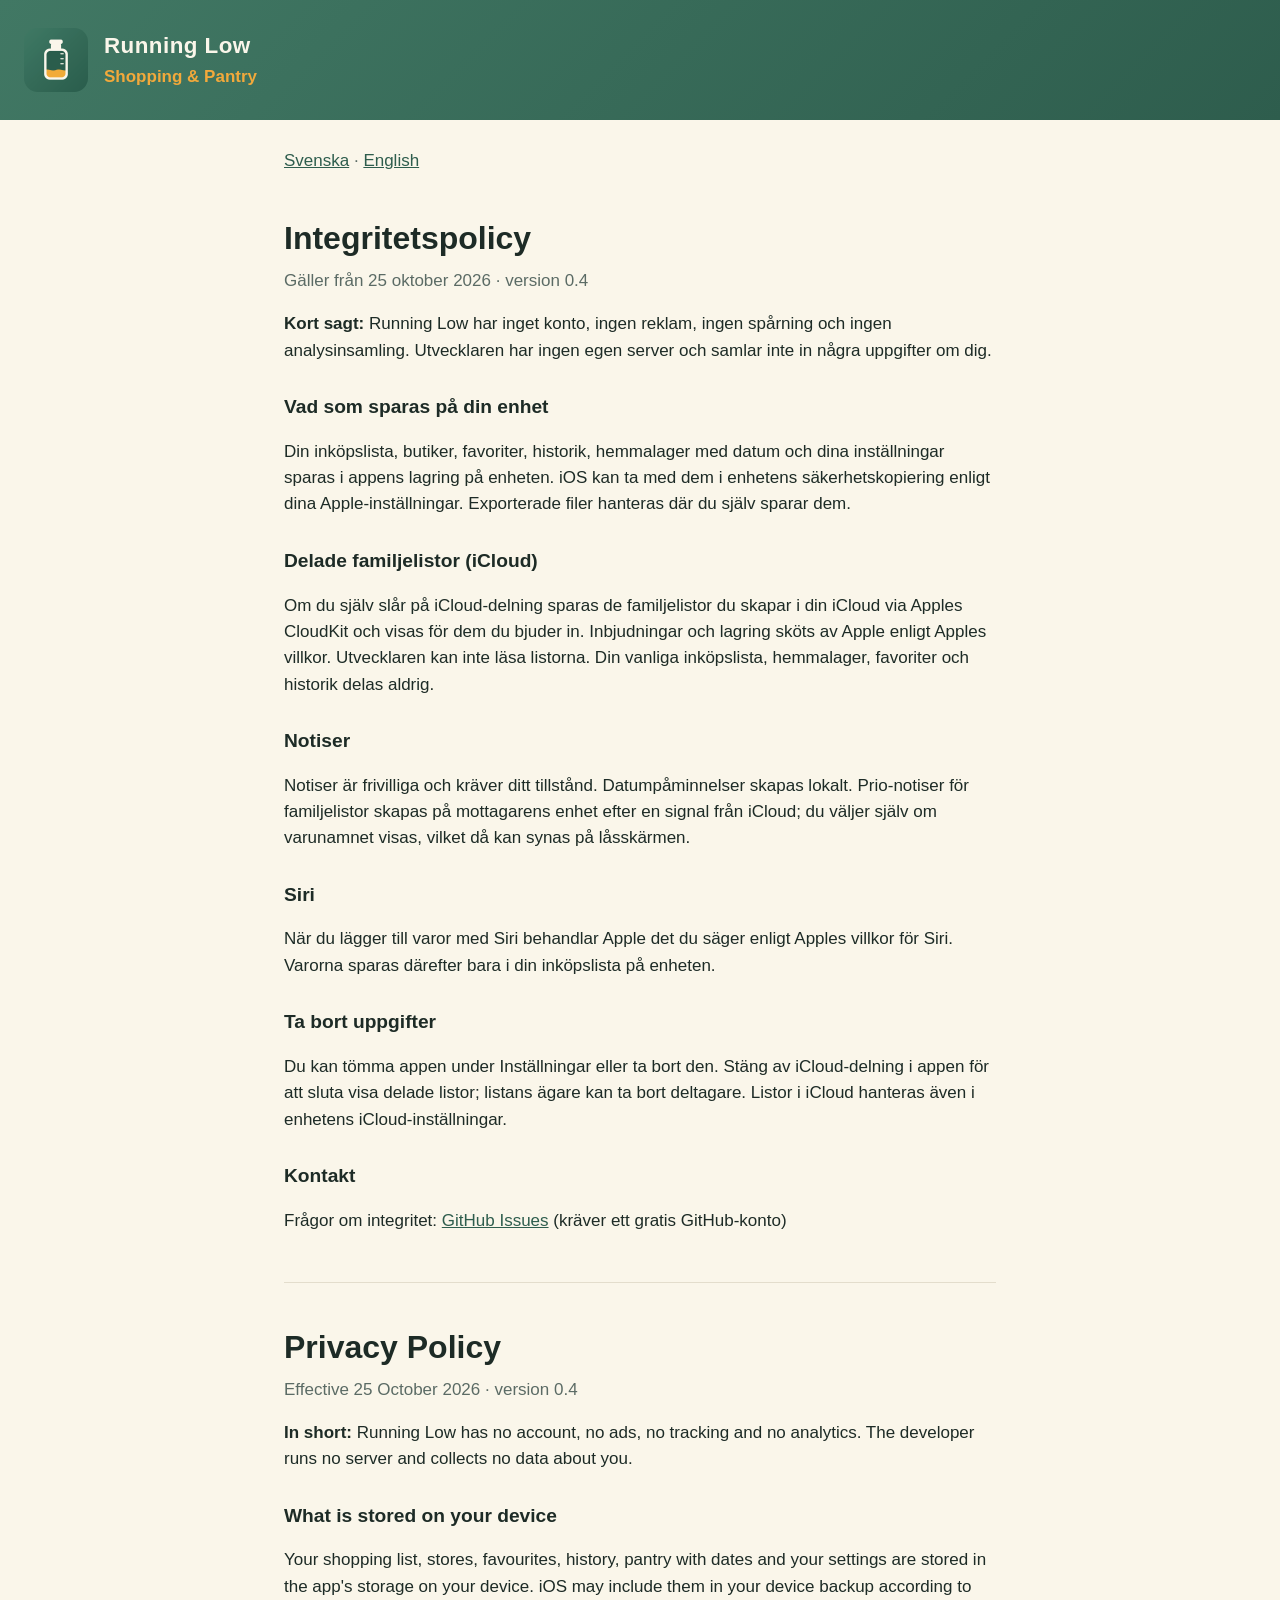
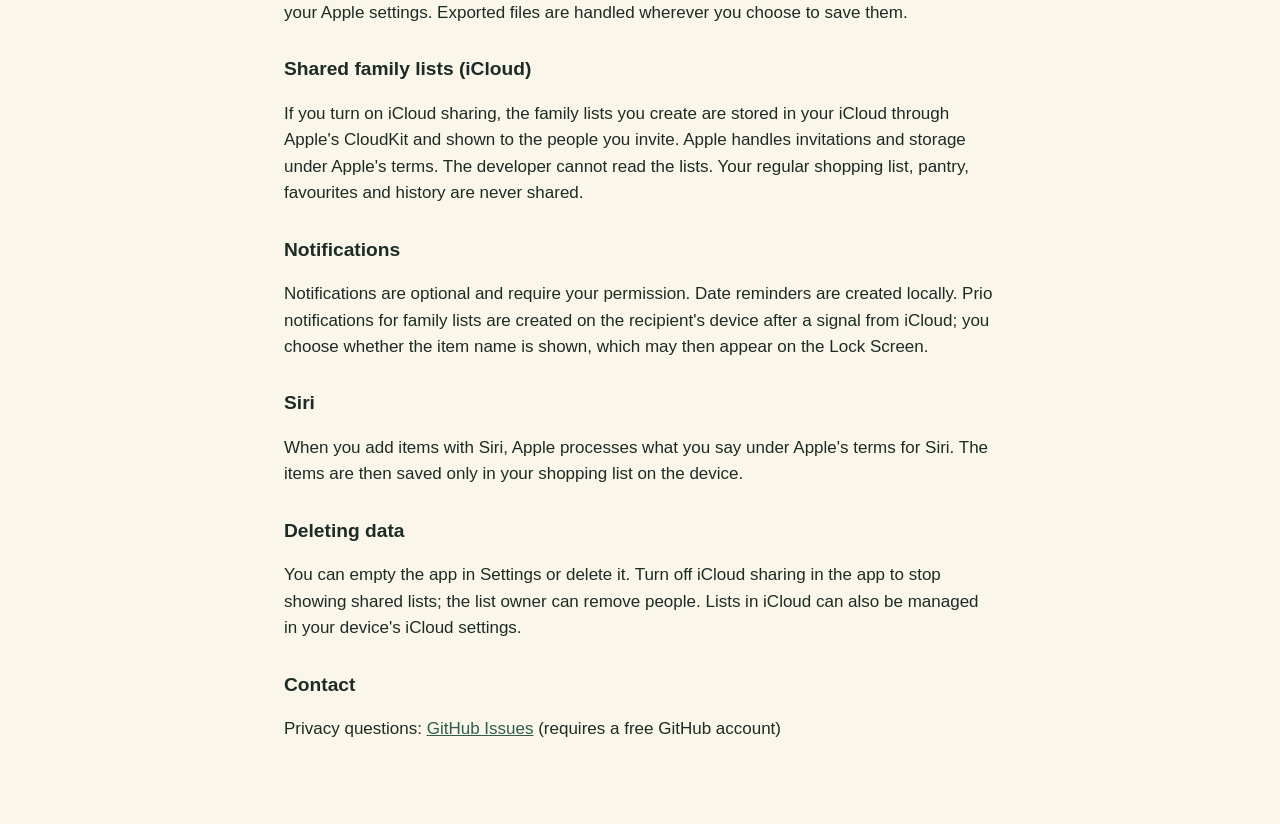
==== privacy.html @ a86bf61e "Webbplats för Running Low: startsida, support och integritetspolicy" ====
<!doctype html>
<html lang="sv">
<head>
<meta charset="utf-8">
<meta name="viewport" content="width=device-width, initial-scale=1">
<title>Running Low – Integritet / Privacy</title>
<link rel="stylesheet" href="style.css">
</head>
<body>
<header><img src="icon.png" alt="" width="64" height="64"><div><strong>Running Low</strong><span>Shopping &amp; Pantry</span></div></header>
<main>
<nav><a href="#sv">Svenska</a> · <a href="#en">English</a></nav>

<section id="sv" lang="sv">
<h1>Integritetspolicy</h1>
<p class="meta">Gäller från 25 oktober 2026 · version 0.4</p>
<p><strong>Kort sagt:</strong> Running Low har inget konto, ingen reklam, ingen spårning och ingen analysinsamling. Utvecklaren har ingen egen server och samlar inte in några uppgifter om dig.</p>
<h2>Vad som sparas på din enhet</h2>
<p>Din inköpslista, butiker, favoriter, historik, hemmalager med datum och dina inställningar sparas i appens lagring på enheten. iOS kan ta med dem i enhetens säkerhetskopiering enligt dina Apple-inställningar. Exporterade filer hanteras där du själv sparar dem.</p>
<h2>Delade familjelistor (iCloud)</h2>
<p>Om du själv slår på iCloud-delning sparas de familjelistor du skapar i din iCloud via Apples CloudKit och visas för dem du bjuder in. Inbjudningar och lagring sköts av Apple enligt Apples villkor. Utvecklaren kan inte läsa listorna. Din vanliga inköpslista, hemmalager, favoriter och historik delas aldrig.</p>
<h2>Notiser</h2>
<p>Notiser är frivilliga och kräver ditt tillstånd. Datumpåminnelser skapas lokalt. Prio-notiser för familjelistor skapas på mottagarens enhet efter en signal från iCloud; du väljer själv om varunamnet visas, vilket då kan synas på låsskärmen.</p>
<h2>Siri</h2>
<p>När du lägger till varor med Siri behandlar Apple det du säger enligt Apples villkor för Siri. Varorna sparas därefter bara i din inköpslista på enheten.</p>
<h2>Ta bort uppgifter</h2>
<p>Du kan tömma appen under Inställningar eller ta bort den. Stäng av iCloud-delning i appen för att sluta visa delade listor; listans ägare kan ta bort deltagare. Listor i iCloud hanteras även i enhetens iCloud-inställningar.</p>
<h2>Kontakt</h2>
<p>Frågor om integritet: <a href="https://github.com/Sveden1989/running-low/issues">GitHub Issues</a> (kräver ett gratis GitHub-konto)</p>
</section>

<section id="en" lang="en">
<h1>Privacy Policy</h1>
<p class="meta">Effective 25 October 2026 · version 0.4</p>
<p><strong>In short:</strong> Running Low has no account, no ads, no tracking and no analytics. The developer runs no server and collects no data about you.</p>
<h2>What is stored on your device</h2>
<p>Your shopping list, stores, favourites, history, pantry with dates and your settings are stored in the app's storage on your device. iOS may include them in your device backup according to your Apple settings. Exported files are handled wherever you choose to save them.</p>
<h2>Shared family lists (iCloud)</h2>
<p>If you turn on iCloud sharing, the family lists you create are stored in your iCloud through Apple's CloudKit and shown to the people you invite. Apple handles invitations and storage under Apple's terms. The developer cannot read the lists. Your regular shopping list, pantry, favourites and history are never shared.</p>
<h2>Notifications</h2>
<p>Notifications are optional and require your permission. Date reminders are created locally. Prio notifications for family lists are created on the recipient's device after a signal from iCloud; you choose whether the item name is shown, which may then appear on the Lock Screen.</p>
<h2>Siri</h2>
<p>When you add items with Siri, Apple processes what you say under Apple's terms for Siri. The items are then saved only in your shopping list on the device.</p>
<h2>Deleting data</h2>
<p>You can empty the app in Settings or delete it. Turn off iCloud sharing in the app to stop showing shared lists; the list owner can remove people. Lists in iCloud can also be managed in your device's iCloud settings.</p>
<h2>Contact</h2>
<p>Privacy questions: <a href="https://github.com/Sveden1989/running-low/issues">GitHub Issues</a> (requires a free GitHub account)</p>
</section>
</main>
</body>
</html>
---- style.css ----
:root { --green: #2e5d4d; --green-light: #417864; --cream: #faf6ea; --amber: #f2a93b; --text: #1d2b26; --muted: #5b6b65; }
* { box-sizing: border-box; }
body { margin: 0; font: 17px/1.55 -apple-system, BlinkMacSystemFont, "SF Pro Text", "Segoe UI", sans-serif; color: var(--text); background: var(--cream); }
header { display: flex; align-items: center; gap: 16px; padding: 28px 24px; background: linear-gradient(135deg, var(--green-light), var(--green)); color: var(--cream); }
header img { border-radius: 14px; }
header strong { display: block; font-size: 1.4rem; letter-spacing: .02em; }
header span { color: var(--amber); font-weight: 600; }
main { max-width: 760px; margin: 0 auto; padding: 8px 24px 64px; }
nav { margin: 20px 0; color: var(--muted); }
a { color: var(--green); }
h1 { font-size: 2rem; margin: 40px 0 4px; }
h2 { font-size: 1.2rem; margin-top: 28px; }
h3 { font-size: 1.05rem; margin: 22px 0 4px; }
.meta { color: var(--muted); margin-top: 0; }
section + section { border-top: 1px solid #e3ddcc; margin-top: 48px; }
@media (prefers-color-scheme: dark) {
  :root { --cream: #14201b; --text: #eef3ef; --muted: #a9b8b1; }
  a { color: #8fd0b4; }
  section + section { border-color: #2a3a33; }
  header { color: #faf6ea; }
}
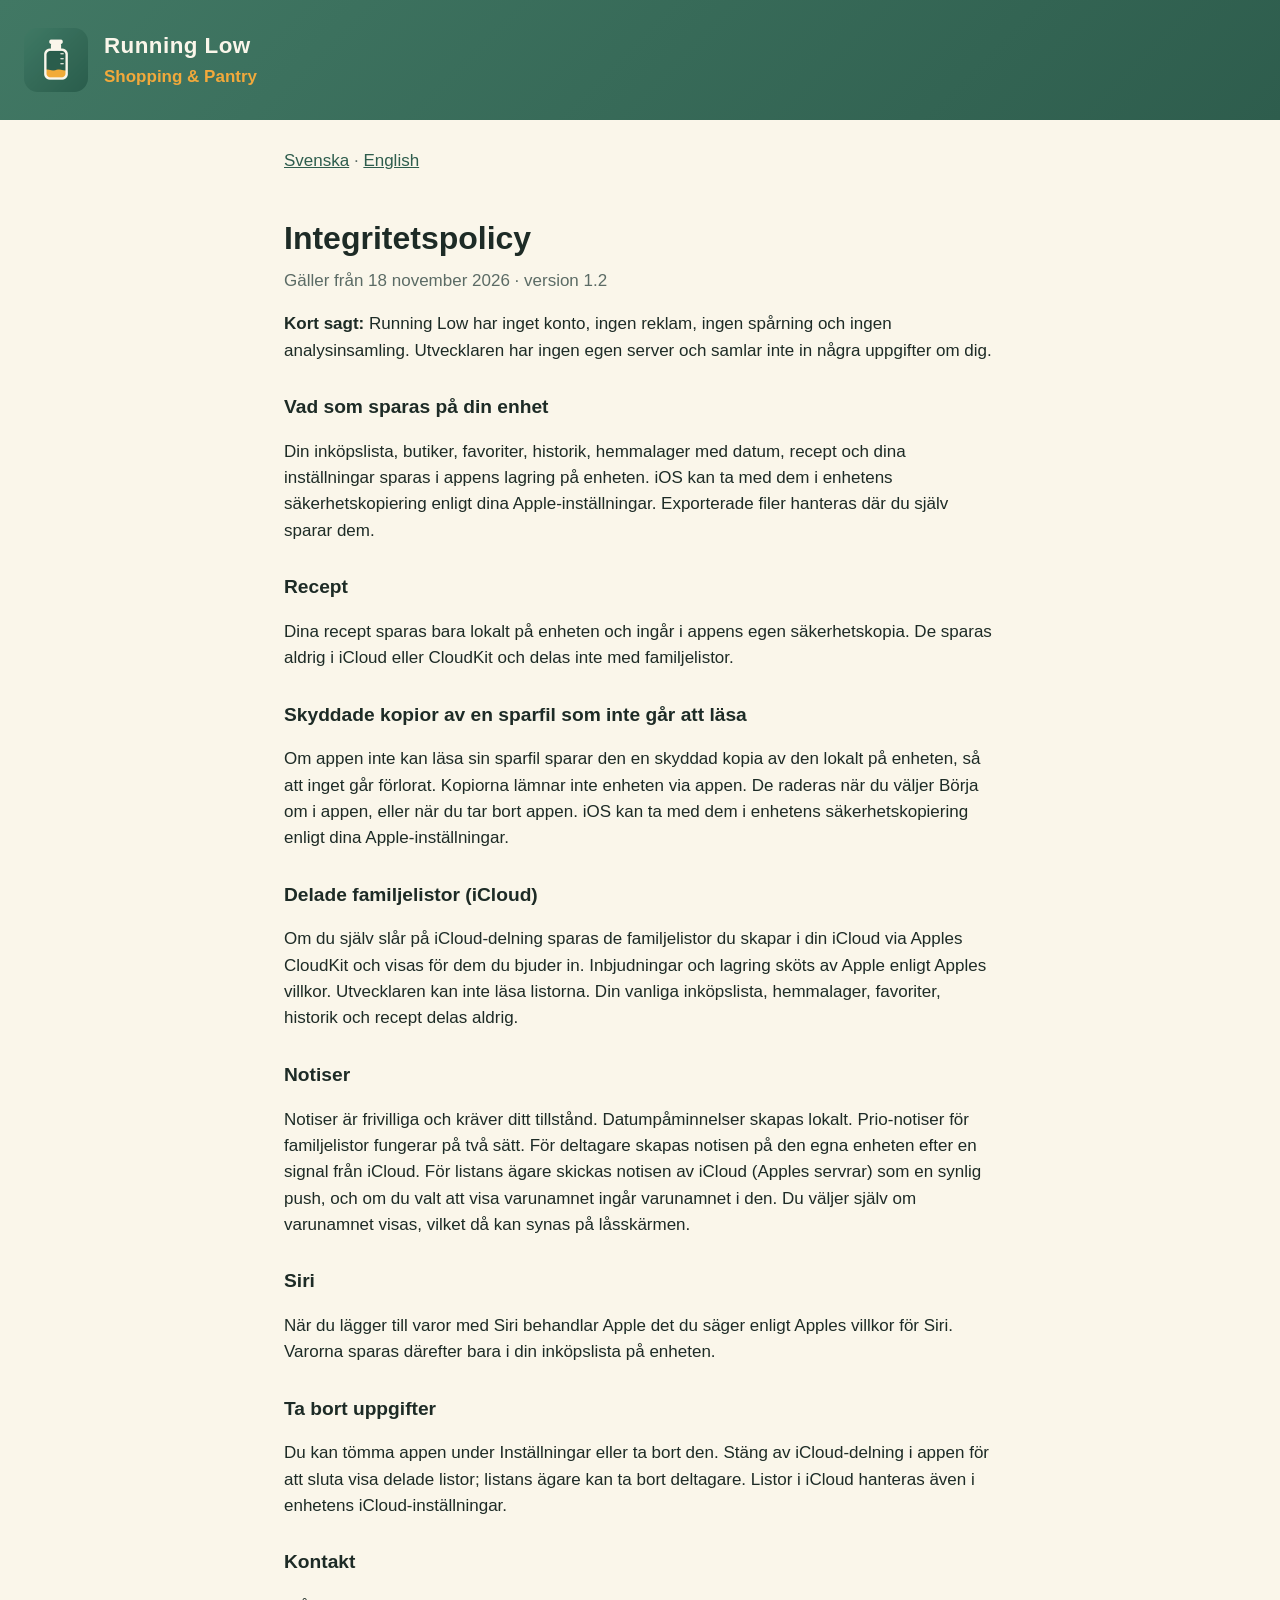
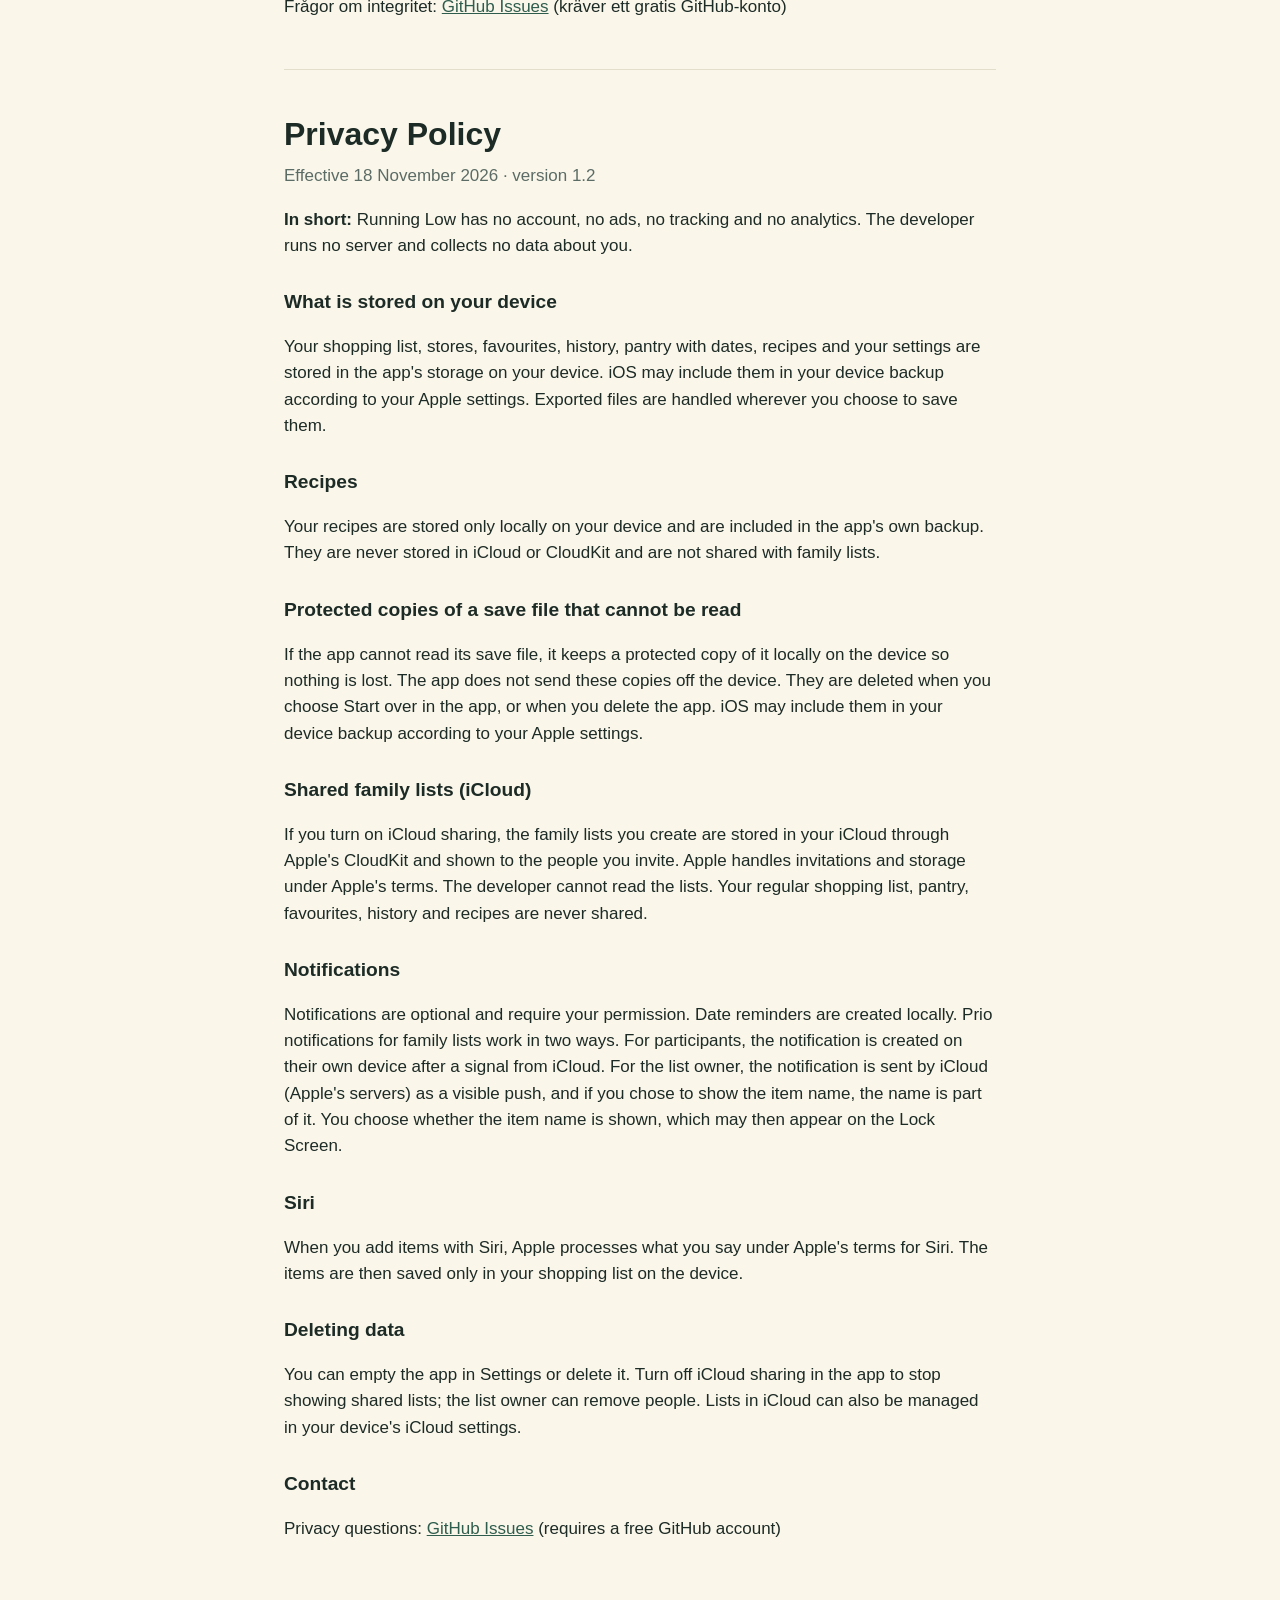
==== commit 56089f71: "Privacy policy for version 1.2" ====
--- a/privacy.html
+++ b/privacy.html
@@ -13,14 +13,18 @@
 
 <section id="sv" lang="sv">
 <h1>Integritetspolicy</h1>
-<p class="meta">Gäller från 25 oktober 2026 · version 0.4</p>
+<p class="meta">Gäller från 18 november 2026 · version 1.2</p>
 <p><strong>Kort sagt:</strong> Running Low har inget konto, ingen reklam, ingen spårning och ingen analysinsamling. Utvecklaren har ingen egen server och samlar inte in några uppgifter om dig.</p>
 <h2>Vad som sparas på din enhet</h2>
-<p>Din inköpslista, butiker, favoriter, historik, hemmalager med datum och dina inställningar sparas i appens lagring på enheten. iOS kan ta med dem i enhetens säkerhetskopiering enligt dina Apple-inställningar. Exporterade filer hanteras där du själv sparar dem.</p>
+<p>Din inköpslista, butiker, favoriter, historik, hemmalager med datum, recept och dina inställningar sparas i appens lagring på enheten. iOS kan ta med dem i enhetens säkerhetskopiering enligt dina Apple-inställningar. Exporterade filer hanteras där du själv sparar dem.</p>
+<h2>Recept</h2>
+<p>Dina recept sparas bara lokalt på enheten och ingår i appens egen säkerhetskopia. De sparas aldrig i iCloud eller CloudKit och delas inte med familjelistor.</p>
+<h2>Skyddade kopior av en sparfil som inte går att läsa</h2>
+<p>Om appen inte kan läsa sin sparfil sparar den en skyddad kopia av den lokalt på enheten, så att inget går förlorat. Kopiorna lämnar inte enheten via appen. De raderas när du väljer Börja om i appen, eller när du tar bort appen. iOS kan ta med dem i enhetens säkerhetskopiering enligt dina Apple-inställningar.</p>
 <h2>Delade familjelistor (iCloud)</h2>
-<p>Om du själv slår på iCloud-delning sparas de familjelistor du skapar i din iCloud via Apples CloudKit och visas för dem du bjuder in. Inbjudningar och lagring sköts av Apple enligt Apples villkor. Utvecklaren kan inte läsa listorna. Din vanliga inköpslista, hemmalager, favoriter och historik delas aldrig.</p>
+<p>Om du själv slår på iCloud-delning sparas de familjelistor du skapar i din iCloud via Apples CloudKit och visas för dem du bjuder in. Inbjudningar och lagring sköts av Apple enligt Apples villkor. Utvecklaren kan inte läsa listorna. Din vanliga inköpslista, hemmalager, favoriter, historik och recept delas aldrig.</p>
 <h2>Notiser</h2>
-<p>Notiser är frivilliga och kräver ditt tillstånd. Datumpåminnelser skapas lokalt. Prio-notiser för familjelistor skapas på mottagarens enhet efter en signal från iCloud; du väljer själv om varunamnet visas, vilket då kan synas på låsskärmen.</p>
+<p>Notiser är frivilliga och kräver ditt tillstånd. Datumpåminnelser skapas lokalt. Prio-notiser för familjelistor fungerar på två sätt. För deltagare skapas notisen på den egna enheten efter en signal från iCloud. För listans ägare skickas notisen av iCloud (Apples servrar) som en synlig push, och om du valt att visa varunamnet ingår varunamnet i den. Du väljer själv om varunamnet visas, vilket då kan synas på låsskärmen.</p>
 <h2>Siri</h2>
 <p>När du lägger till varor med Siri behandlar Apple det du säger enligt Apples villkor för Siri. Varorna sparas därefter bara i din inköpslista på enheten.</p>
 <h2>Ta bort uppgifter</h2>
@@ -31,14 +35,18 @@
 
 <section id="en" lang="en">
 <h1>Privacy Policy</h1>
-<p class="meta">Effective 25 October 2026 · version 0.4</p>
+<p class="meta">Effective 18 November 2026 · version 1.2</p>
 <p><strong>In short:</strong> Running Low has no account, no ads, no tracking and no analytics. The developer runs no server and collects no data about you.</p>
 <h2>What is stored on your device</h2>
-<p>Your shopping list, stores, favourites, history, pantry with dates and your settings are stored in the app's storage on your device. iOS may include them in your device backup according to your Apple settings. Exported files are handled wherever you choose to save them.</p>
+<p>Your shopping list, stores, favourites, history, pantry with dates, recipes and your settings are stored in the app's storage on your device. iOS may include them in your device backup according to your Apple settings. Exported files are handled wherever you choose to save them.</p>
+<h2>Recipes</h2>
+<p>Your recipes are stored only locally on your device and are included in the app's own backup. They are never stored in iCloud or CloudKit and are not shared with family lists.</p>
+<h2>Protected copies of a save file that cannot be read</h2>
+<p>If the app cannot read its save file, it keeps a protected copy of it locally on the device so nothing is lost. The app does not send these copies off the device. They are deleted when you choose Start over in the app, or when you delete the app. iOS may include them in your device backup according to your Apple settings.</p>
 <h2>Shared family lists (iCloud)</h2>
-<p>If you turn on iCloud sharing, the family lists you create are stored in your iCloud through Apple's CloudKit and shown to the people you invite. Apple handles invitations and storage under Apple's terms. The developer cannot read the lists. Your regular shopping list, pantry, favourites and history are never shared.</p>
+<p>If you turn on iCloud sharing, the family lists you create are stored in your iCloud through Apple's CloudKit and shown to the people you invite. Apple handles invitations and storage under Apple's terms. The developer cannot read the lists. Your regular shopping list, pantry, favourites, history and recipes are never shared.</p>
 <h2>Notifications</h2>
-<p>Notifications are optional and require your permission. Date reminders are created locally. Prio notifications for family lists are created on the recipient's device after a signal from iCloud; you choose whether the item name is shown, which may then appear on the Lock Screen.</p>
+<p>Notifications are optional and require your permission. Date reminders are created locally. Prio notifications for family lists work in two ways. For participants, the notification is created on their own device after a signal from iCloud. For the list owner, the notification is sent by iCloud (Apple's servers) as a visible push, and if you chose to show the item name, the name is part of it. You choose whether the item name is shown, which may then appear on the Lock Screen.</p>
 <h2>Siri</h2>
 <p>When you add items with Siri, Apple processes what you say under Apple's terms for Siri. The items are then saved only in your shopping list on the device.</p>
 <h2>Deleting data</h2>
